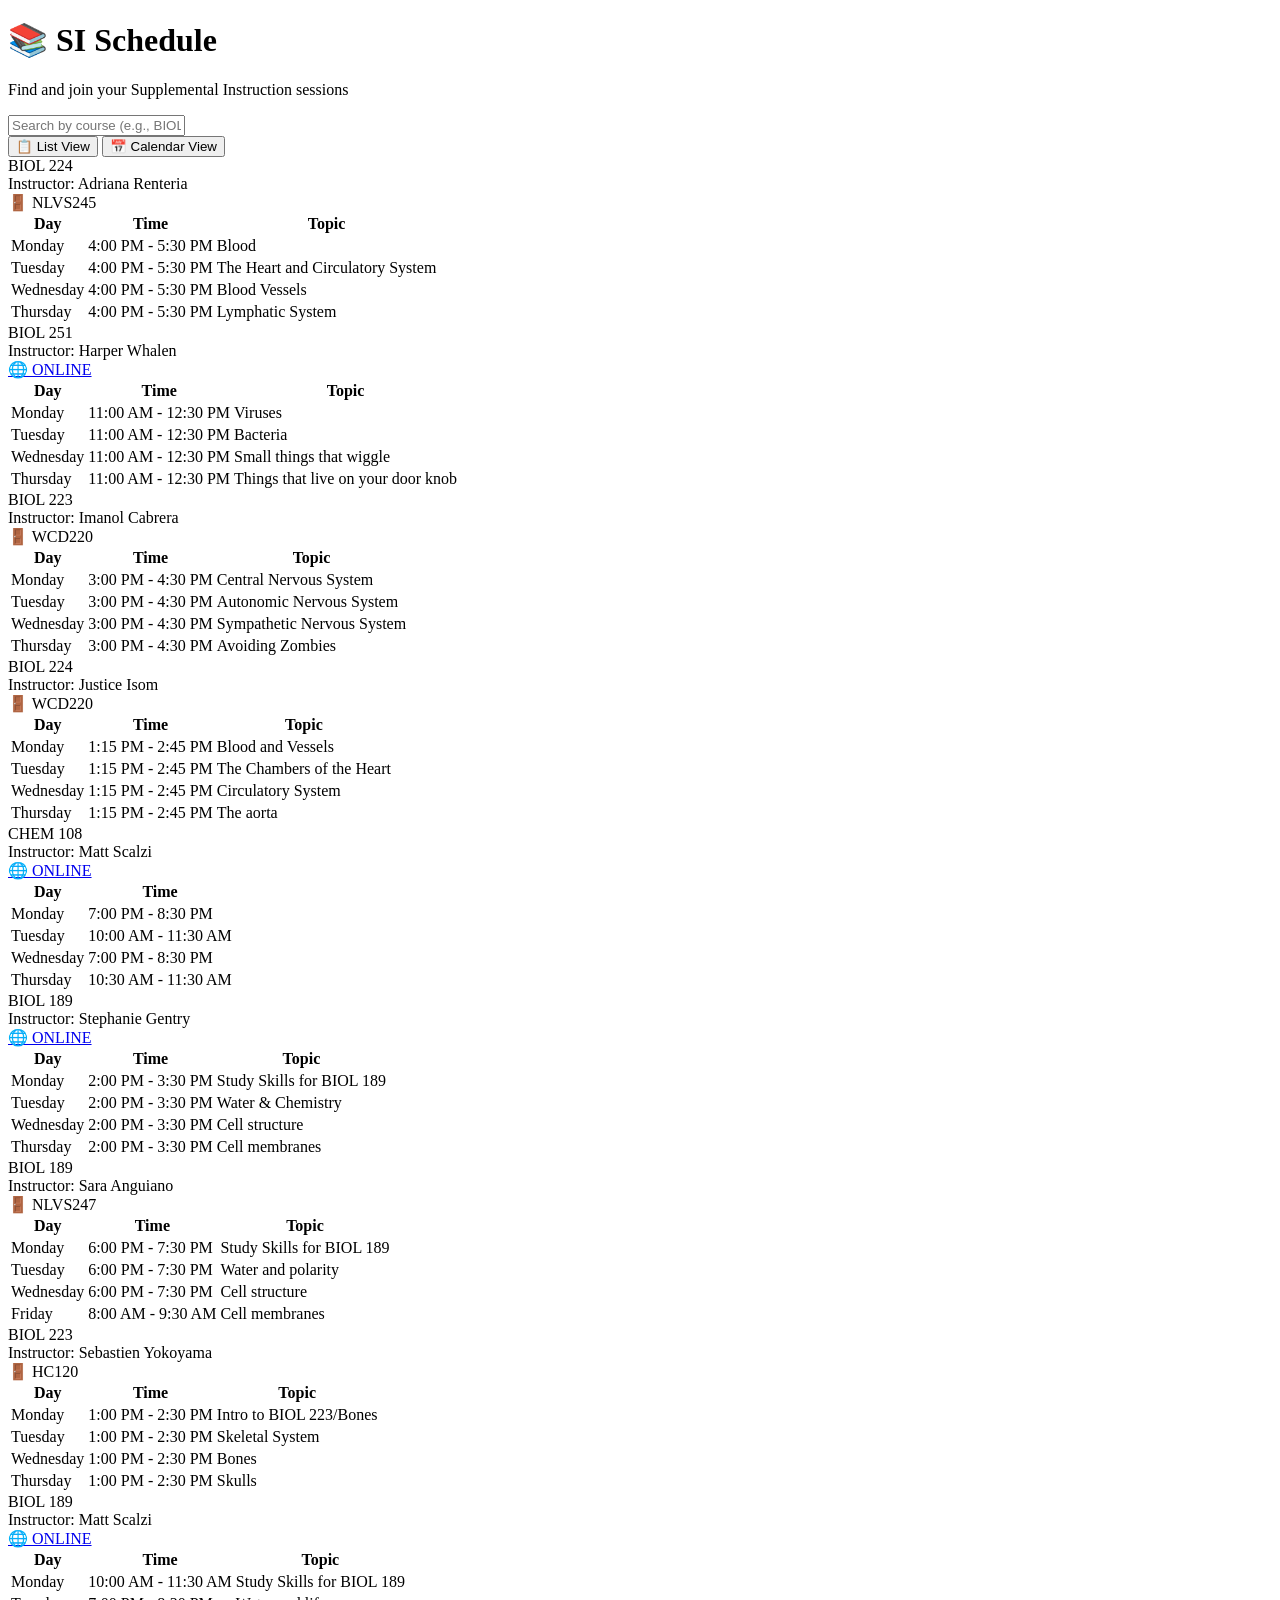
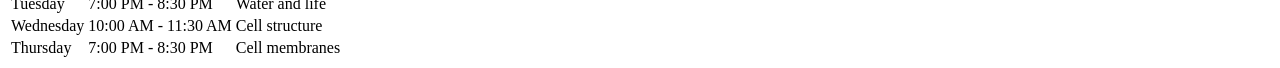
==== index.html @ 177f37c6 "Add main index.html file for SI Schedule website" ====
<!DOCTYPE html>
<html lang="en">
<head>
    <meta charset="UTF-8">
    <meta name="viewport" content="width=device-width, initial-scale=1.0">
    <title>SI Schedule - Find Your SI Sessions</title>
    <link rel="stylesheet" href="styles.css">
</head>
<body>
    <div class="container">
        <!-- Header -->
        <header class="header">
            <h1>📚 SI Schedule</h1>
            <p>Find and join your Supplemental Instruction sessions</p>
        </header>

        <!-- Search Section -->
        <div class="search-section">
            <input 
                type="text" 
                id="courseSearch" 
                class="search-input" 
                placeholder="Search by course (e.g., BIOL 224, CHEM 108)"
                autocomplete="off"
            >
            <div id="suggestions" class="suggestions-dropdown"></div>
        </div>

        <!-- View Toggle -->
        <div class="view-toggle">
            <button class="toggle-btn active" data-view="list">📋 List View</button>
            <button class="toggle-btn" data-view="calendar">📅 Calendar View</button>
        </div>

        <!-- No Results Message -->
        <div id="noResults" class="no-results" style="display: none;">
            <p>No sessions found. Try searching for a different course.</p>
        </div>

        <!-- List View -->
        <div id="listView" class="view-section active">
            <div id="sessionsList" class="sessions-grid"></div>
        </div>

        <!-- Calendar View -->
        <div id="calendarView" class="view-section">
            <div id="calendar" class="calendar-grid"></div>
        </div>
    </div>

    <script src="script.js"></script>
</body>
</html>
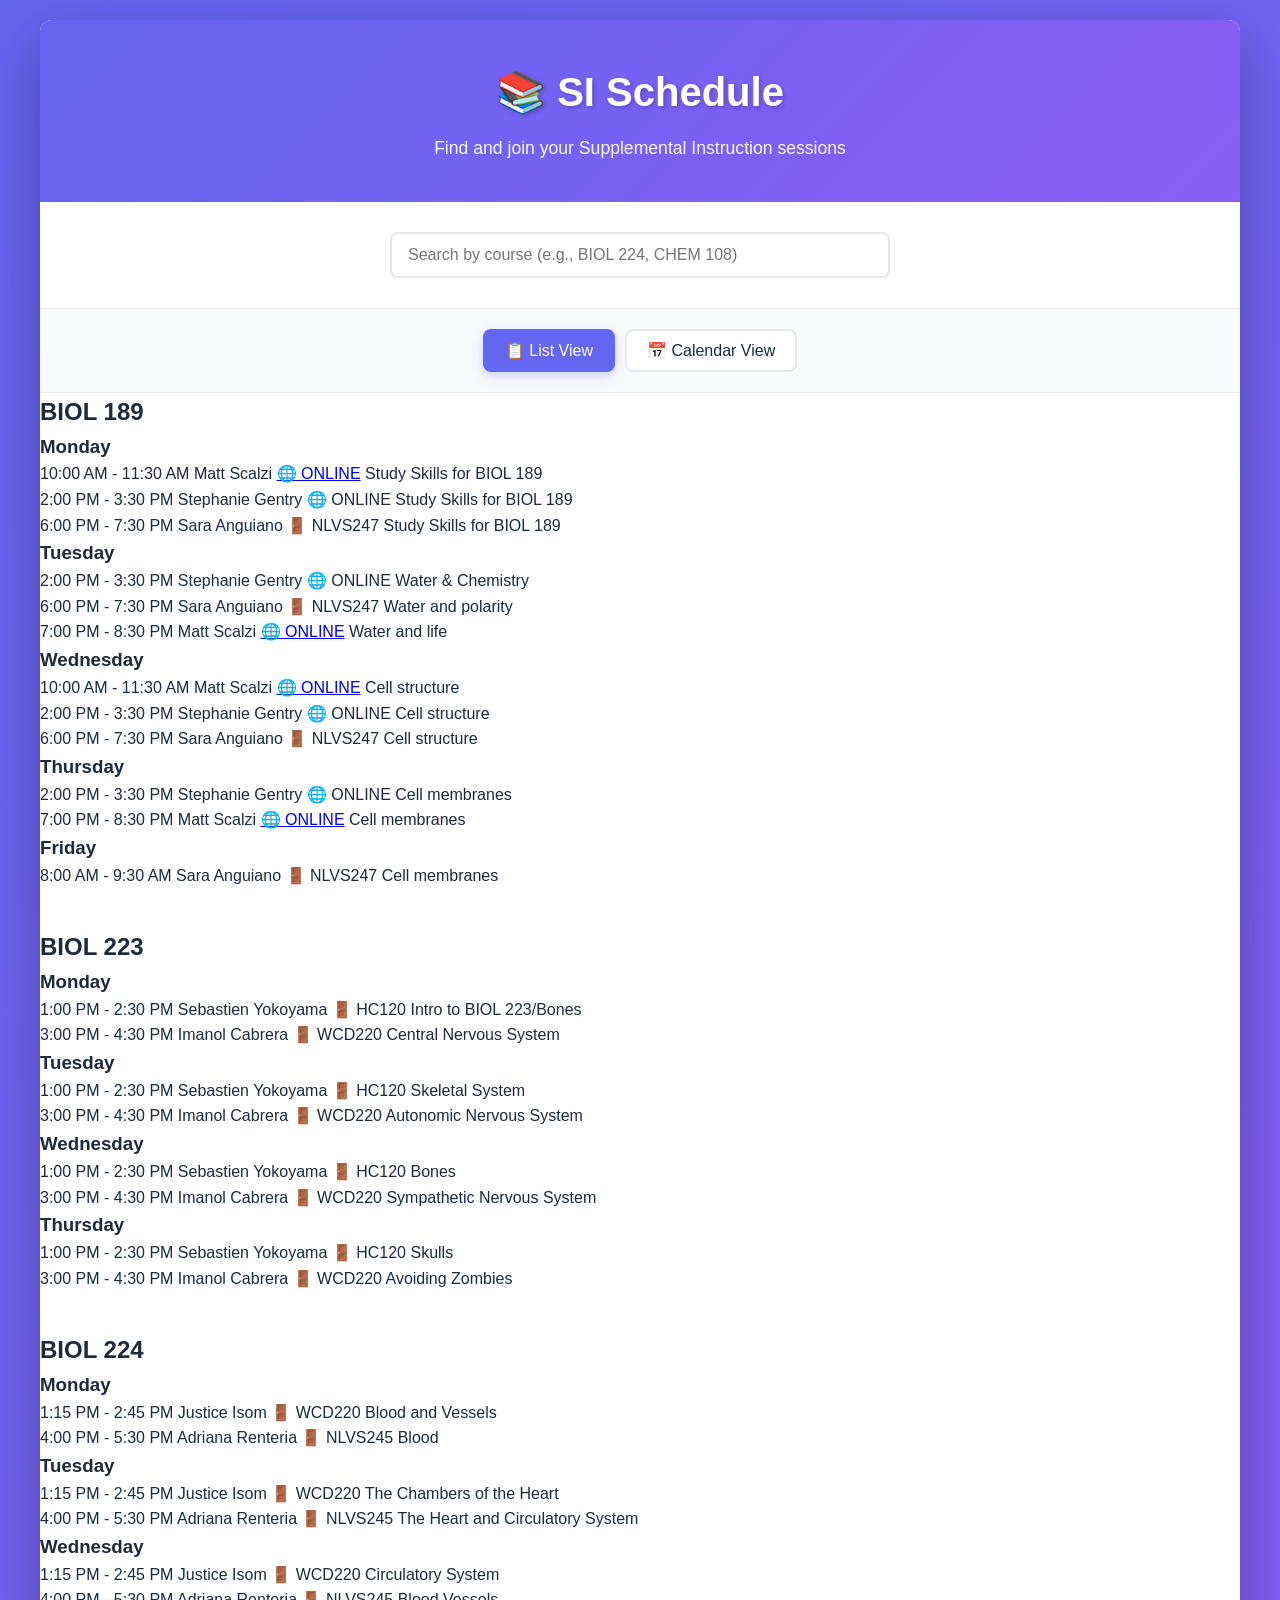
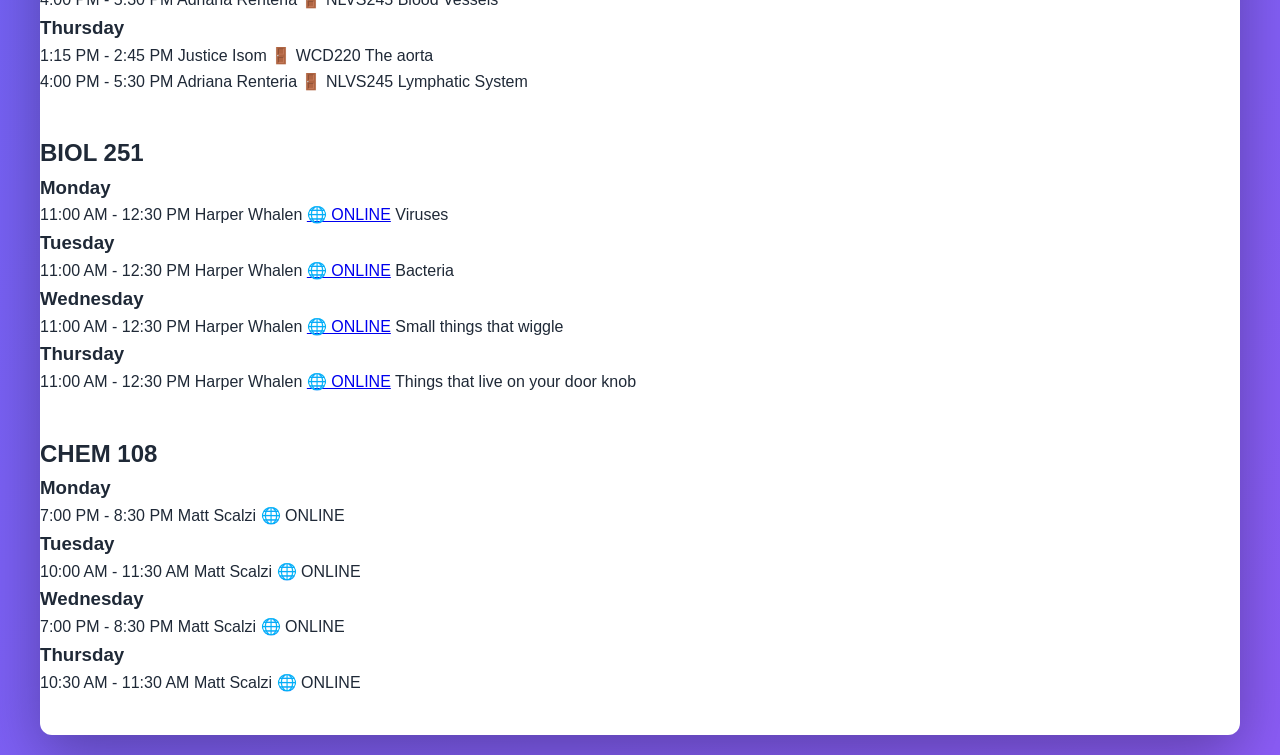
==== commit 14c6f56a: "Add course sessions to list view Updated the list view to include course sessions for BIOL 224 on Mo" ====
--- a/index.html
+++ b/index.html
@@ -38,9 +38,34 @@
         </div>
 
         <!-- List View -->
-        <div id="listView" class="view-section active">
-            <div id="sessionsList" class="sessions-grid"></div>
+        <div id="sessionsList" class="courses-container">
+    
+    <div class="course-group">
+        <h2 class="course-title">BIOL 224</h2>
+
+        <div class="day-group">
+            <h3 class="day-title">Monday</h3>
+            <div class="session-item">
+                <span class="time">9:00 AM</span>
+                <span class="location">Room 101</span>
+            </div>
+            <div class="session-item">
+                <span class="time">11:00 AM</span>
+                <span class="location">Room 105</span>
+            </div>
         </div>
+
+        <div class="day-group">
+            <h3 class="day-title">Wednesday</h3>
+            <div class="session-item">
+                <span class="time">2:00 PM</span>
+                <span class="location">Room 210</span>
+            </div>
+        </div>
+
+    </div>
+
+</div>
 
         <!-- Calendar View -->
         <div id="calendarView" class="view-section">
--- a/styles.css
+++ b/styles.css
@@ -0,0 +1,462 @@
+* {
+    margin: 0;
+    padding: 0;
+    box-sizing: border-box;
+}
+
+:root {
+    --primary-color: #6366f1;
+    --secondary-color: #8b5cf6;
+    --success-color: #10b981;
+    --danger-color: #ef4444;
+    --warning-color: #f59e0b;
+    --text-dark: #1f2937;
+    --text-light: #6b7280;
+    --border-light: #e5e7eb;
+    --bg-light: #f9fafb;
+}
+
+body {
+    font-family: 'Segoe UI', Tahoma, Geneva, Verdana, sans-serif;
+    line-height: 1.6;
+    color: var(--text-dark);
+    background: linear-gradient(135deg, var(--primary-color) 0%, var(--secondary-color) 100%);
+    min-height: 100vh;
+    padding: 20px;
+}
+
+.container {
+    max-width: 1200px;
+    margin: 0 auto;
+    background: white;
+    border-radius: 12px;
+    box-shadow: 0 20px 60px rgba(0, 0, 0, 0.3);
+    overflow: hidden;
+}
+
+/* Header */
+.header {
+    background: linear-gradient(135deg, var(--primary-color) 0%, var(--secondary-color) 100%);
+    color: white;
+    padding: 40px 20px;
+    text-align: center;
+}
+
+.header h1 {
+    font-size: 2.5em;
+    margin-bottom: 10px;
+    text-shadow: 2px 2px 4px rgba(0, 0, 0, 0.2);
+}
+
+.header p {
+    font-size: 1.1em;
+    opacity: 0.95;
+}
+
+/* Search Section */
+.search-section {
+    padding: 30px 20px;
+    position: relative;
+    background: white;
+    border-bottom: 1px solid var(--border-light);
+}
+
+.search-input {
+    width: 100%;
+    max-width: 500px;
+    margin: 0 auto;
+    display: block;
+    padding: 12px 16px;
+    font-size: 1em;
+    border: 2px solid var(--border-light);
+    border-radius: 8px;
+    transition: border-color 0.3s, box-shadow 0.3s;
+}
+
+.search-input:focus {
+    outline: none;
+    border-color: var(--primary-color);
+    box-shadow: 0 0 0 3px rgba(99, 102, 241, 0.1);
+}
+
+.suggestions-dropdown {
+    position: absolute;
+    top: 100%;
+    left: 50%;
+    transform: translateX(-50%);
+    width: 100%;
+    max-width: 500px;
+    background: white;
+    border: 1px solid var(--border-light);
+    border-top: none;
+    border-radius: 0 0 8px 8px;
+    max-height: 300px;
+    overflow-y: auto;
+    z-index: 1000;
+    display: none;
+}
+
+.suggestions-dropdown.active {
+    display: block;
+}
+
+.suggestion-item {
+    padding: 12px 16px;
+    cursor: pointer;
+    transition: background-color 0.2s;
+    border-bottom: 1px solid var(--border-light);
+}
+
+.suggestion-item:hover {
+    background-color: var(--bg-light);
+    color: var(--primary-color);
+}
+
+.suggestion-item:last-child {
+    border-bottom: none;
+}
+
+/* View Toggle */
+.view-toggle {
+    display: flex;
+    gap: 10px;
+    padding: 20px;
+    justify-content: center;
+    background: var(--bg-light);
+    border-bottom: 1px solid var(--border-light);
+}
+
+.toggle-btn {
+    padding: 10px 20px;
+    font-size: 1em;
+    border: 2px solid var(--border-light);
+    background: white;
+    color: var(--text-dark);
+    border-radius: 8px;
+    cursor: pointer;
+    transition: all 0.3s;
+    font-weight: 500;
+}
+
+.toggle-btn:hover {
+    border-color: var(--primary-color);
+    color: var(--primary-color);
+}
+
+.toggle-btn.active {
+    background: var(--primary-color);
+    color: white;
+    border-color: var(--primary-color);
+    box-shadow: 0 4px 12px rgba(99, 102, 241, 0.3);
+}
+
+/* View Sections */
+.view-section {
+    display: none;
+    padding: 30px 20px;
+}
+
+.view-section.active {
+    display: block;
+}
+
+/* No Results Message */
+.no-results {
+    text-align: center;
+    padding: 60px 20px;
+    color: var(--text-light);
+    font-size: 1.1em;
+}
+
+/* Course Grouping */
+.course-group {
+    margin-bottom: 40px;
+}
+
+.course-header {
+    font-size: 1.5em;
+    color: var(--primary-color);
+    margin-bottom: 15px;
+    padding-bottom: 10px;
+    border-bottom: 3px solid var(--primary-color);
+}
+
+.course-sessions {
+    display: flex;
+    flex-direction: column;
+    gap: 15px;
+}
+
+/* Session Cards */
+.session-card {
+    background: white;
+    border: 1px solid var(--border-light);
+    border-radius: 8px;
+    overflow: hidden;
+    transition: box-shadow 0.3s, transform 0.3s;
+}
+
+.session-card:hover {
+    box-shadow: 0 10px 25px rgba(0, 0, 0, 0.1);
+    transform: translateY(-2px);
+}
+
+/* Session Table */
+.sessions-table {
+    width: 100%;
+    border-collapse: collapse;
+}
+
+.sessions-table thead {
+    background: linear-gradient(135deg, #f3f4f6 0%, #e5e7eb 100%);
+    border-bottom: 2px solid var(--border-light);
+}
+
+.sessions-table th {
+    padding: 15px;
+    text-align: left;
+    font-weight: 600;
+    color: var(--text-dark);
+    font-size: 0.95em;
+}
+
+.sessions-table td {
+    padding: 15px;
+    border-bottom: 1px solid var(--border-light);
+    font-size: 0.95em;
+}
+
+.sessions-table tbody tr:hover {
+    background-color: var(--bg-light);
+}
+
+.sessions-table tbody tr:last-child td {
+    border-bottom: none;
+}
+
+.day-cell {
+    font-weight: 600;
+    color: var(--primary-color);
+    width: 15%;
+}
+
+.time-cell {
+    color: var(--text-dark);
+    width: 20%;
+}
+
+.si-leader-cell {
+    color: var(--text-dark);
+    width: 20%;
+}
+
+.room-cell {
+    width: 20%;
+}
+
+.room-link-inline {
+    color: var(--primary-color);
+    text-decoration: none;
+    font-weight: 500;
+    transition: color 0.3s;
+}
+
+.room-link-inline:hover {
+    color: var(--secondary-color);
+    text-decoration: underline;
+}
+
+.room-text-inline {
+    color: var(--text-dark);
+    font-weight: 500;
+}
+
+.topic-cell {
+    color: var(--text-light);
+    width: 25%;
+    font-style: italic;
+}
+
+.no-topic {
+    color: #d1d5db;
+    font-size: 0.85em;
+}
+
+/* Calendar View */
+#listView {
+    padding: 30px 20px;
+}
+
+.calendar-grid {
+    display: grid;
+    grid-template-columns: repeat(auto-fit, minmax(150px, 1fr));
+    gap: 15px;
+    padding: 20px;
+}
+
+.day-header {
+    background: linear-gradient(135deg, var(--primary-color) 0%, var(--secondary-color) 100%);
+    color: white;
+    padding: 15px;
+    text-align: center;
+    font-weight: 600;
+    border-radius: 8px;
+    grid-column: span 1;
+}
+
+.calendar-day {
+    background: white;
+    border: 1px solid var(--border-light);
+    border-radius: 8px;
+    padding: 15px;
+    min-height: 200px;
+    display: flex;
+    flex-direction: column;
+}
+
+.calendar-day-number {
+    font-weight: 600;
+    font-size: 1.1em;
+    color: var(--primary-color);
+    margin-bottom: 10px;
+    padding-bottom: 10px;
+    border-bottom: 2px solid var(--border-light);
+}
+
+.calendar-events {
+    display: flex;
+    flex-direction: column;
+    gap: 10px;
+}
+
+.calendar-event {
+    background: var(--bg-light);
+    padding: 10px;
+    border-radius: 6px;
+    border-left: 3px solid var(--primary-color);
+    font-size: 0.85em;
+}
+
+.calendar-event-course {
+    font-weight: 600;
+    color: var(--primary-color);
+    display: block;
+    margin-bottom: 3px;
+}
+
+.calendar-event-leader {
+    font-size: 0.8em;
+    color: var(--text-light);
+    display: block;
+    margin-bottom: 3px;
+}
+
+.calendar-event-time {
+    font-size: 0.8em;
+    color: var(--text-light);
+}
+
+/* Responsive Design */
+@media (max-width: 768px) {
+    .header h1 {
+        font-size: 2em;
+    }
+
+    .header p {
+        font-size: 1em;
+    }
+
+    .view-toggle {
+        flex-wrap: wrap;
+    }
+
+    .toggle-btn {
+        flex: 1;
+        min-width: 150px;
+    }
+
+    .search-input {
+        max-width: 100%;
+    }
+
+    .sessions-table {
+        font-size: 0.9em;
+    }
+
+    .sessions-table th,
+    .sessions-table td {
+        padding: 10px;
+    }
+
+    .day-cell,
+    .time-cell,
+    .si-leader-cell,
+    .room-cell,
+    .topic-cell {
+        width: auto;
+    }
+
+    .calendar-grid {
+        grid-template-columns: repeat(auto-fit, minmax(120px, 1fr));
+        gap: 10px;
+    }
+
+    .calendar-day {
+        min-height: 150px;
+        padding: 10px;
+    }
+}
+
+@media (max-width: 480px) {
+    body {
+        padding: 10px;
+    }
+
+    .container {
+        border-radius: 8px;
+    }
+
+    .header {
+        padding: 30px 15px;
+    }
+
+    .header h1 {
+        font-size: 1.5em;
+    }
+
+    .header p {
+        font-size: 0.9em;
+    }
+
+    .search-section {
+        padding: 20px 15px;
+    }
+
+    .view-toggle {
+        padding: 15px;
+        gap: 5px;
+    }
+
+    .toggle-btn {
+        padding: 8px 12px;
+        font-size: 0.9em;
+        min-width: auto;
+    }
+
+    .view-section {
+        padding: 20px 15px;
+    }
+
+    .sessions-table {
+        font-size: 0.8em;
+    }
+
+    .sessions-table th,
+    .sessions-table td {
+        padding: 8px;
+    }
+
+    .calendar-grid {
+        grid-template-columns: repeat(2, 1fr);
+    }
+}
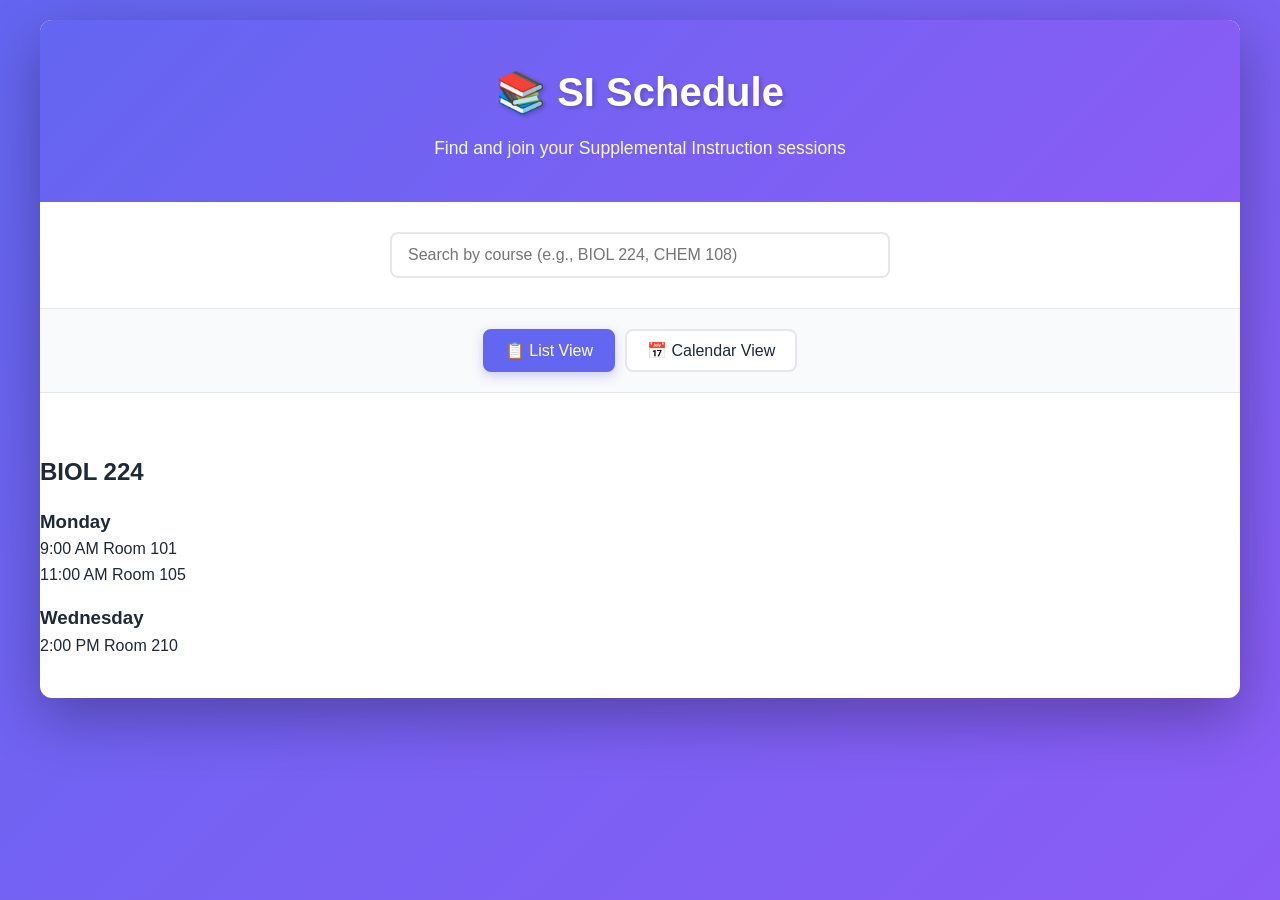
==== commit 10dfcc3c: "Refactor sessions list into list view section" ====
--- a/index.html
+++ b/index.html
@@ -38,7 +38,11 @@
         </div>
 
         <!-- List View -->
-        <div id="sessionsList" class="courses-container">
+       
+<div id="listView" class="view-section active">
+    <div id="sessionsList" class="courses-container"></div>
+</div>
+
     
     <div class="course-group">
         <h2 class="course-title">BIOL 224</h2>
--- a/styles.css
+++ b/styles.css
@@ -460,3 +460,45 @@
         grid-template-columns: repeat(2, 1fr);
     }
 }
+
+
+/* Collapsible course header *//* Collapsible course header {
+    content: "▼";
+    position: absolute;
+    right: 10px;
+    transition: transform 0.3s;
+}
+
+.course-title.active::after {
+    transform: rotate(-90deg);
+}
+
+/* Collapsible content */
+.course-content {
+    margin-top: 10px;
+}
+
+/* Day spacing */
+.day-group {
+    margin-top: 15px;
+}
+
+/* Table spacing per day */
+.sessions-table {
+    margin-top: 8px;
+}
+
+/* Make tables cleaner */
+.sessions-table th {
+    background: var(--bg-light);
+}
+
+/* Optional: subtle hover highlight */
+.sessions-table tbody tr:hover {
+    background-color: #f3f4f6;
+}
+.course-title {
+    cursor: pointer;
+    user-select: none;
+    position: relative;
+}
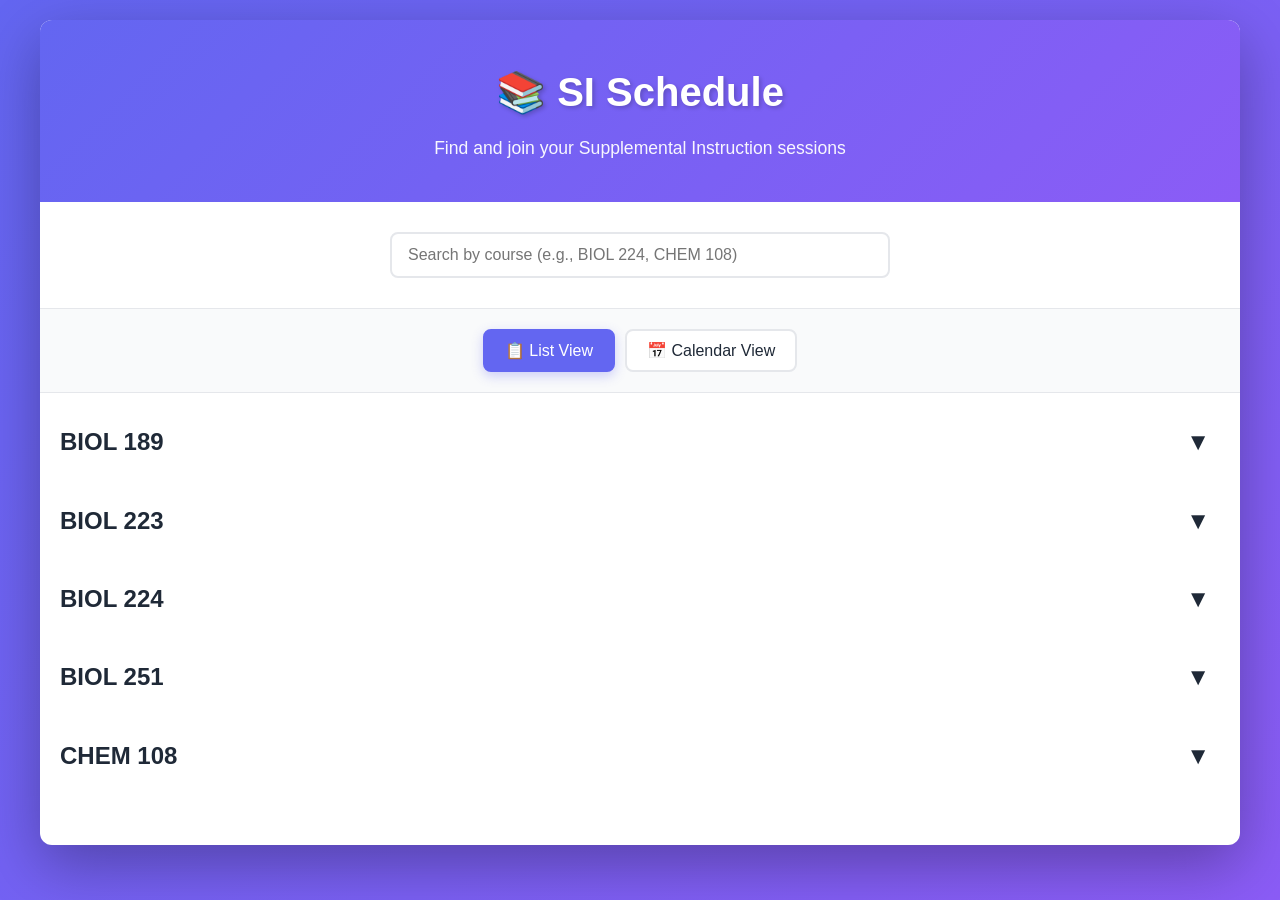
==== commit fa83cfdf: "Remove BIOL 224 course group and sessions Removed the course group for BIOL 224 and its associated s" ====
--- a/index.html
+++ b/index.html
@@ -44,32 +44,7 @@
 </div>
 
     
-    <div class="course-group">
-        <h2 class="course-title">BIOL 224</h2>
 
-        <div class="day-group">
-            <h3 class="day-title">Monday</h3>
-            <div class="session-item">
-                <span class="time">9:00 AM</span>
-                <span class="location">Room 101</span>
-            </div>
-            <div class="session-item">
-                <span class="time">11:00 AM</span>
-                <span class="location">Room 105</span>
-            </div>
-        </div>
-
-        <div class="day-group">
-            <h3 class="day-title">Wednesday</h3>
-            <div class="session-item">
-                <span class="time">2:00 PM</span>
-                <span class="location">Room 210</span>
-            </div>
-        </div>
-
-    </div>
-
-</div>
 
         <!-- Calendar View -->
         <div id="calendarView" class="view-section">
--- a/styles.css
+++ b/styles.css
@@ -502,3 +502,51 @@
     user-select: none;
     position: relative;
 }
+
+.course-title {
+    cursor: pointer;
+    position: relative;
+}
+
+/* arrow */
+.course-title::after {
+    content: "▼";
+    position: absolute;
+    right: 10px;
+    transition: transform 0.3s;
+}
+
+/* collapsed state */
+.course-title.active::after {
+    transform: rotate(-90deg);
+}
+
+/* START COLLAPSED */
+.course-content {
+    display: none;
+    padding-top: 10px;
+}
+.day-group {
+    margin-top: 20px;
+}
+
+.sessions-table {
+    width: 100%;
+    border-collapse: collapse;
+    margin-top: 8px;
+}
+
+.sessions-table th {
+    background: var(--bg-light);
+    font-weight: 600;
+}
+
+.sessions-table th,
+.sessions-table td {
+    padding: 10px;
+    text-align: left;
+}
+
+.sessions-table tr:hover {
+    background-color: #f9fafb;
+}
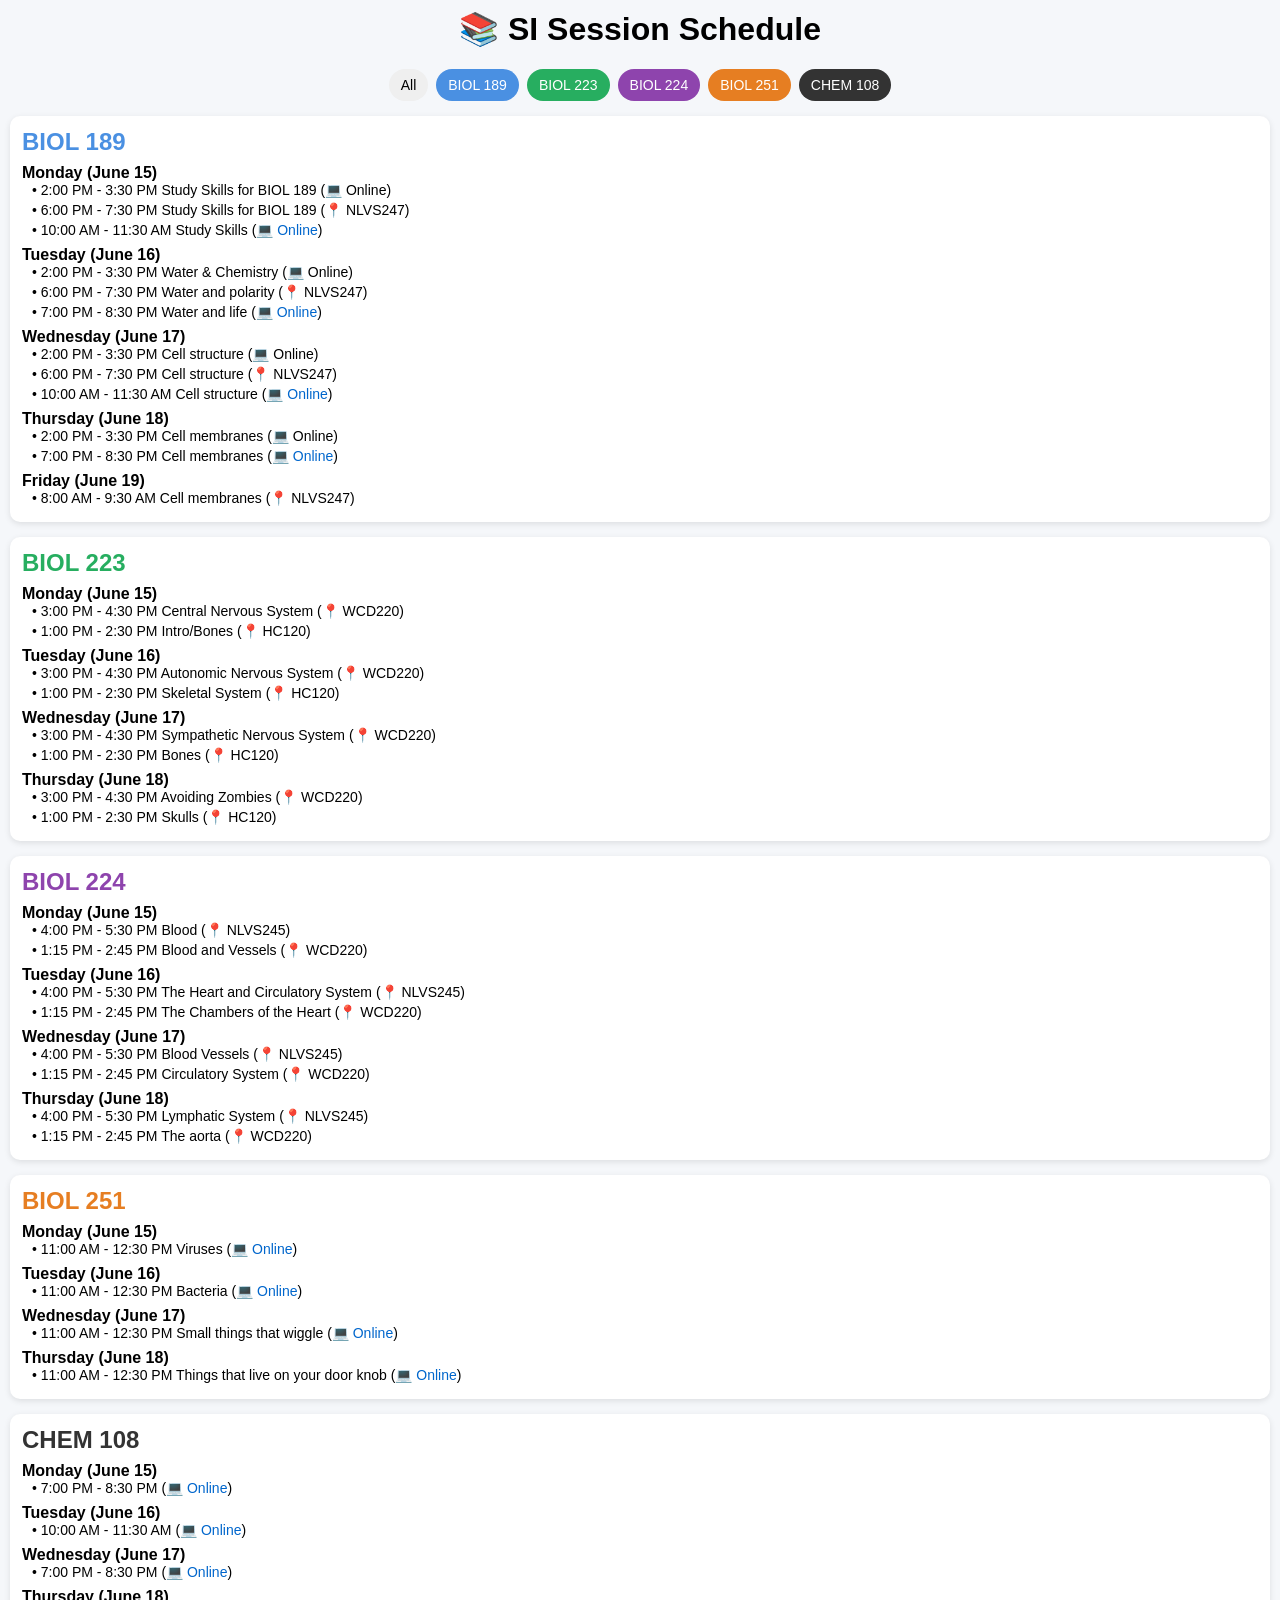
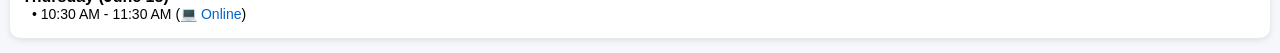
==== commit c65422c8: "Refactor index.html with new layout and styles" ====
--- a/index.html
+++ b/index.html
@@ -1,57 +1,2 @@
-<!DOCTYPE html>
-<html lang="en">
-<head>
-    <meta charset="UTF-8">
-    <meta name="viewport" content="width=device-width, initial-scale=1.0">
-    <title>SI Schedule - Find Your SI Sessions</title>
-    <link rel="stylesheet" href="styles.css">
-</head>
-<body>
-    <div class="container">
-        <!-- Header -->
-        <header class="header">
-            <h1>📚 SI Schedule</h1>
-            <p>Find and join your Supplemental Instruction sessions</p>
-        </header>
 
-        <!-- Search Section -->
-        <div class="search-section">
-            <input 
-                type="text" 
-                id="courseSearch" 
-                class="search-input" 
-                placeholder="Search by course (e.g., BIOL 224, CHEM 108)"
-                autocomplete="off"
-            >
-            <div id="suggestions" class="suggestions-dropdown"></div>
-        </div>
-
-        <!-- View Toggle -->
-        <div class="view-toggle">
-            <button class="toggle-btn active" data-view="list">📋 List View</button>
-            <button class="toggle-btn" data-view="calendar">📅 Calendar View</button>
-        </div>
-
-        <!-- No Results Message -->
-        <div id="noResults" class="no-results" style="display: none;">
-            <p>No sessions found. Try searching for a different course.</p>
-        </div>
-
-        <!-- List View -->
-       
-<div id="listView" class="view-section active">
-    <div id="sessionsList" class="courses-container"></div>
-</div>
-
-    
-
-
-        <!-- Calendar View -->
-        <div id="calendarView" class="view-section">
-            <div id="calendar" class="calendar-grid"></div>
-        </div>
-    </div>
-
-    <script src="script.js"></script>
-</body>
-</html>
+<html><head><meta charset='UTF-8'><meta name='viewport' content='width=device-width, initial-scale=1'><style>body{font-family:'Segoe UI Emoji','Segoe UI',Arial;margin:10px;background:#f5f7fa;}h1{text-align:center;}.filters{display:flex;flex-wrap:wrap;gap:8px;margin-bottom:15px;justify-content:center;}.btn{padding:8px 12px;border:none;border-radius:20px;cursor:pointer;font-size:14px;}.course{display:none;margin-bottom:15px;padding:12px;border-radius:10px;background:white;box-shadow:0 2px 6px rgba(0,0,0,0.1);}.course h2{margin:0 0 8px 0;}.day{margin-top:8px;font-weight:bold;}.session{margin-left:10px;font-size:14px;margin-bottom:4px;}a{color:#0066cc;text-decoration:none;font-weight:500;}@media(max-width:600px){.session{font-size:13px}}</style><script>function showCourse(c){var x=document.getElementsByClassName('course');for(var i=0;i<x.length;i++){x[i].style.display='none';}if(c=='all'){for(var i=0;i<x.length;i++){x[i].style.display='block';}}else{document.getElementById(c).style.display='block';}}</script></head><body><h1>&#128218; SI Session Schedule</h1><div class='filters'><button class='btn' onclick="showCourse('all')">All</button><button class='btn' style='background:#4A90E2;color:white;' onclick="showCourse('BIOL 189')">BIOL 189</button><button class='btn' style='background:#27AE60;color:white;' onclick="showCourse('BIOL 223')">BIOL 223</button><button class='btn' style='background:#8E44AD;color:white;' onclick="showCourse('BIOL 224')">BIOL 224</button><button class='btn' style='background:#E67E22;color:white;' onclick="showCourse('BIOL 251')">BIOL 251</button><button class='btn' style='background:#333333;color:white;' onclick="showCourse('CHEM 108')">CHEM 108</button></div><div class='course' id='BIOL 189'><h2 style='color:#4A90E2'>BIOL 189</h2><div class='day'>Monday (June 15)</div><div class='session'>&#8226; 2:00 PM - 3:30 PM Study Skills for BIOL 189 (&#128187; Online)</div><div class='session'>&#8226; 6:00 PM - 7:30 PM Study Skills for BIOL 189 (&#128205; NLVS247)</div><div class='session'>&#8226; 10:00 AM - 11:30 AM Study Skills (<a href='https://csn.rooms.blindsidenetworks.com/rooms/mqf-nij-ffc-jc7/join' target='_blank'>&#128187; Online</a>)</div><div class='day'>Tuesday (June 16)</div><div class='session'>&#8226; 2:00 PM - 3:30 PM Water & Chemistry (&#128187; Online)</div><div class='session'>&#8226; 6:00 PM - 7:30 PM Water and polarity (&#128205; NLVS247)</div><div class='session'>&#8226; 7:00 PM - 8:30 PM Water and life (<a href='https://csn.rooms.blindsidenetworks.com/rooms/mqf-nij-ffc-jc7/join' target='_blank'>&#128187; Online</a>)</div><div class='day'>Wednesday (June 17)</div><div class='session'>&#8226; 2:00 PM - 3:30 PM Cell structure (&#128187; Online)</div><div class='session'>&#8226; 6:00 PM - 7:30 PM Cell structure (&#128205; NLVS247)</div><div class='session'>&#8226; 10:00 AM - 11:30 AM Cell structure (<a href='https://csn.rooms.blindsidenetworks.com/rooms/mqf-nij-ffc-jc7/join' target='_blank'>&#128187; Online</a>)</div><div class='day'>Thursday (June 18)</div><div class='session'>&#8226; 2:00 PM - 3:30 PM Cell membranes (&#128187; Online)</div><div class='session'>&#8226; 7:00 PM - 8:30 PM Cell membranes (<a href='https://csn.rooms.blindsidenetworks.com/rooms/mqf-nij-ffc-jc7/join' target='_blank'>&#128187; Online</a>)</div><div class='day'>Friday (June 19)</div><div class='session'>&#8226; 8:00 AM - 9:30 AM Cell membranes (&#128205; NLVS247)</div></div><div class='course' id='BIOL 223'><h2 style='color:#27AE60'>BIOL 223</h2><div class='day'>Monday (June 15)</div><div class='session'>&#8226; 3:00 PM - 4:30 PM Central Nervous System (&#128205; WCD220)</div><div class='session'>&#8226; 1:00 PM - 2:30 PM Intro/Bones (&#128205; HC120)</div><div class='day'>Tuesday (June 16)</div><div class='session'>&#8226; 3:00 PM - 4:30 PM Autonomic Nervous System (&#128205; WCD220)</div><div class='session'>&#8226; 1:00 PM - 2:30 PM Skeletal System (&#128205; HC120)</div><div class='day'>Wednesday (June 17)</div><div class='session'>&#8226; 3:00 PM - 4:30 PM Sympathetic Nervous System (&#128205; WCD220)</div><div class='session'>&#8226; 1:00 PM - 2:30 PM Bones (&#128205; HC120)</div><div class='day'>Thursday (June 18)</div><div class='session'>&#8226; 3:00 PM - 4:30 PM Avoiding Zombies (&#128205; WCD220)</div><div class='session'>&#8226; 1:00 PM - 2:30 PM Skulls (&#128205; HC120)</div></div><div class='course' id='BIOL 224'><h2 style='color:#8E44AD'>BIOL 224</h2><div class='day'>Monday (June 15)</div><div class='session'>&#8226; 4:00 PM - 5:30 PM Blood (&#128205; NLVS245)</div><div class='session'>&#8226; 1:15 PM - 2:45 PM Blood and Vessels (&#128205; WCD220)</div><div class='day'>Tuesday (June 16)</div><div class='session'>&#8226; 4:00 PM - 5:30 PM The Heart and Circulatory System (&#128205; NLVS245)</div><div class='session'>&#8226; 1:15 PM - 2:45 PM The Chambers of the Heart (&#128205; WCD220)</div><div class='day'>Wednesday (June 17)</div><div class='session'>&#8226; 4:00 PM - 5:30 PM Blood Vessels (&#128205; NLVS245)</div><div class='session'>&#8226; 1:15 PM - 2:45 PM Circulatory System (&#128205; WCD220)</div><div class='day'>Thursday (June 18)</div><div class='session'>&#8226; 4:00 PM - 5:30 PM Lymphatic System (&#128205; NLVS245)</div><div class='session'>&#8226; 1:15 PM - 2:45 PM The aorta (&#128205; WCD220)</div></div><div class='course' id='BIOL 251'><h2 style='color:#E67E22'>BIOL 251</h2><div class='day'>Monday (June 15)</div><div class='session'>&#8226; 11:00 AM - 12:30 PM Viruses (<a href='https://csn.rooms.blindsidenetworks.com/rooms/7ju-mlt-rxl-ubw/join' target='_blank'>&#128187; Online</a>)</div><div class='day'>Tuesday (June 16)</div><div class='session'>&#8226; 11:00 AM - 12:30 PM Bacteria (<a href='https://csn.rooms.blindsidenetworks.com/rooms/7ju-mlt-rxl-ubw/join' target='_blank'>&#128187; Online</a>)</div><div class='day'>Wednesday (June 17)</div><div class='session'>&#8226; 11:00 AM - 12:30 PM Small things that wiggle (<a href='https://csn.rooms.blindsidenetworks.com/rooms/7ju-mlt-rxl-ubw/join' target='_blank'>&#128187; Online</a>)</div><div class='day'>Thursday (June 18)</div><div class='session'>&#8226; 11:00 AM - 12:30 PM Things that live on your door knob (<a href='https://csn.rooms.blindsidenetworks.com/rooms/7ju-mlt-rxl-ubw/join' target='_blank'>&#128187; Online</a>)</div></div><div class='course' id='CHEM 108'><h2 style='color:#333333'>CHEM 108</h2><div class='day'>Monday (June 15)</div><div class='session'>&#8226; 7:00 PM - 8:30 PM  (<a href='https://csn.rooms.blindsidenetworks.com/rooms/mqf-nij-ffc-jc7/join' target='_blank'>&#128187; Online</a>)</div><div class='day'>Tuesday (June 16)</div><div class='session'>&#8226; 10:00 AM - 11:30 AM  (<a href='https://csn.rooms.blindsidenetworks.com/rooms/mqf-nij-ffc-jc7/join' target='_blank'>&#128187; Online</a>)</div><div class='day'>Wednesday (June 17)</div><div class='session'>&#8226; 7:00 PM - 8:30 PM  (<a href='https://csn.rooms.blindsidenetworks.com/rooms/mqf-nij-ffc-jc7/join' target='_blank'>&#128187; Online</a>)</div><div class='day'>Thursday (June 18)</div><div class='session'>&#8226; 10:30 AM - 11:30 AM  (<a href='https://csn.rooms.blindsidenetworks.com/rooms/mqf-nij-ffc-jc7/join' target='_blank'>&#128187; Online</a>)</div></div><script>showCourse('all');</script></body></html>
